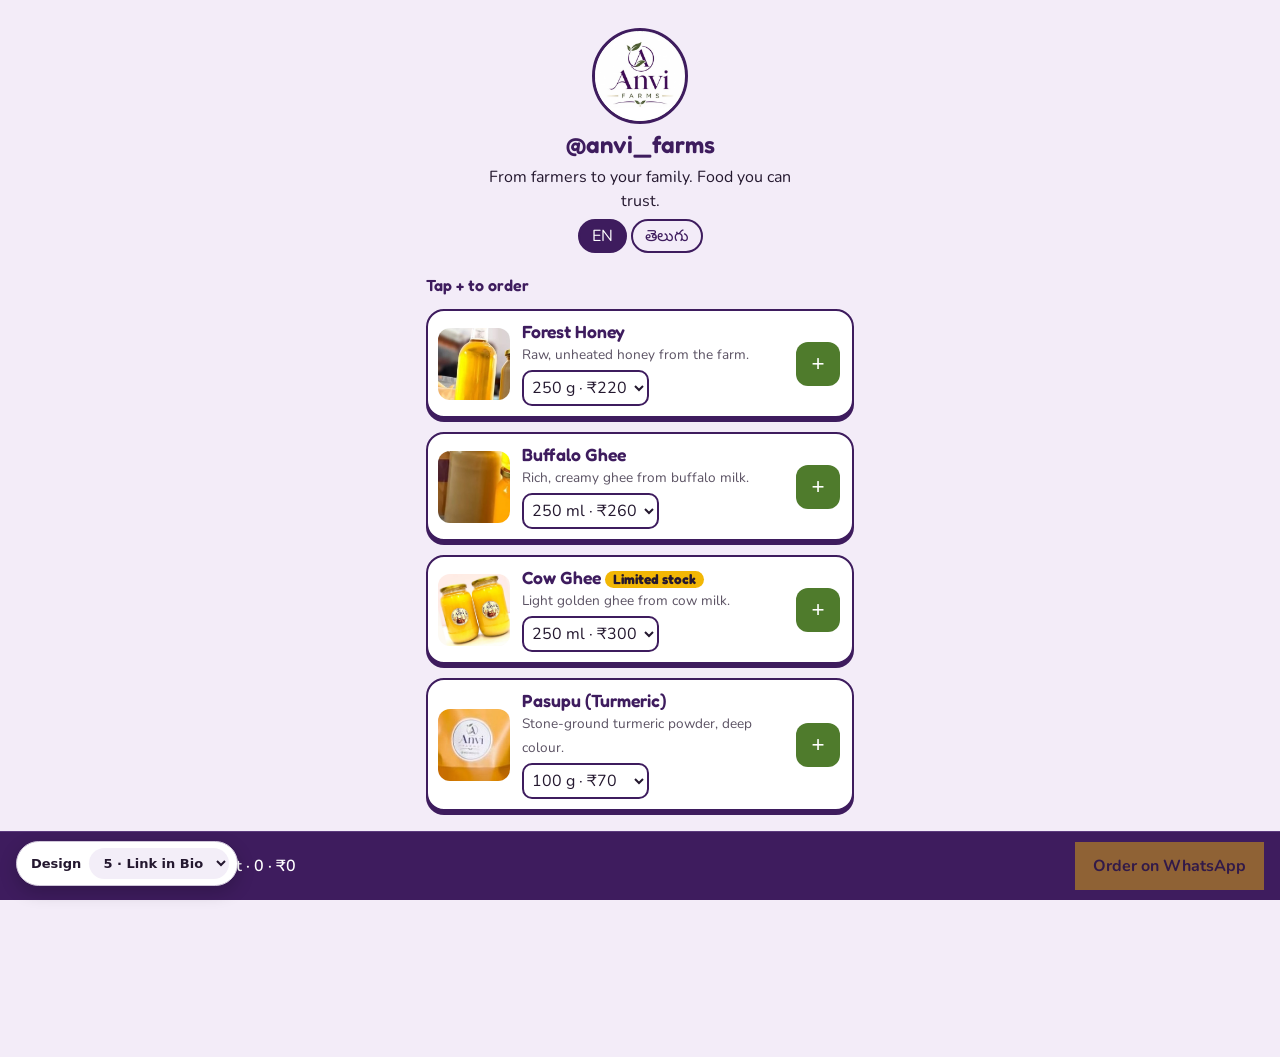
==== bio.html @ 8975ae97 "Anvi Farms sample homepages" ====
<!doctype html>
<html lang="en"><head><meta charset="utf-8"><meta name="viewport" content="width=device-width,initial-scale=1">
<title>Anvi Farms · Design 5 · Link in Bio</title>
<link rel="stylesheet" href="https://fonts.googleapis.com/css2?family=Fredoka:wght@500;600&family=Noto+Sans+Telugu:wght@400;700&family=Nunito:wght@400;700&display=swap">
<style>
:root{--bg:#F3ECF8;--ink:#24182F;--purple:#3E1C5E;--leaf:#4F7B2C;--card:#fff;--cart-bg:#3E1C5E;--cart-fg:#fff;--cart-line:#5b3a7d;--cart-btn:#F2B705;--cart-btn-fg:#24182F}
*{box-sizing:border-box}body{margin:0;background:var(--bg);color:var(--ink);font:16px/1.5 Nunito,"Noto Sans Telugu",sans-serif;padding-bottom:140px}
.te{font-family:"Noto Sans Telugu",Nunito,sans-serif}.wrap{max-width:460px;margin:0 auto;padding:28px 16px;display:flex;flex-direction:column;gap:14px}
.top{text-align:center;display:flex;flex-direction:column;align-items:center;gap:6px}.top img{width:96px;height:96px;border-radius:50%;border:3px solid var(--purple);background:#fff}
h1{font:600 1.5rem Fredoka,sans-serif;margin:0;color:var(--purple)}.top p{margin:0;max-width:32ch}
.lang button{border:2px solid var(--purple);background:none;border-radius:99px;padding:3px 12px;font:inherit;cursor:pointer;color:var(--purple)}.lang button.on{background:var(--purple);color:#fff}
.btn{display:grid;grid-template-columns:72px 1fr auto;gap:12px;align-items:center;background:var(--card);border:2px solid var(--purple);border-radius:18px;padding:10px 12px 10px 10px;box-shadow:0 4px 0 var(--purple)}
.btn img{width:72px;height:72px;object-fit:cover;border-radius:12px}.btn b{font:600 1.1rem Fredoka,sans-serif;display:block;line-height:1.2;color:var(--purple)}.btn span{font-size:.85rem;opacity:.75}
.lim{display:inline-block;background:#F2B705;color:#24182F;font-size:.7rem;font-weight:700;padding:0 8px;border-radius:99px;margin-left:4px;opacity:1!important}
.btn select{font:inherit;border:2px solid var(--purple);border-radius:10px;padding:4px;background:#fff;color:var(--ink);margin-top:4px;max-width:100%}
.btn .add{border:0;background:var(--leaf);color:#fff;border-radius:12px;width:44px;height:44px;font-size:1.4rem;cursor:pointer}
.sec{font:600 1rem Fredoka,sans-serif;margin:8px 0 0;color:var(--purple)}.foot{text-align:center;font-size:.8rem;opacity:.7}
</style></head><body>
<div class="wrap">
<div class="top"><img src="img/logo.png" alt="Anvi Farms logo"><h1>@anvi_farms</h1><p id="bio"></p><span class="lang"><button id="l-en">EN</button> <button id="l-te">తెలుగు</button></span></div>
<p class="sec" id="st"></p><div id="list" style="display:flex;flex-direction:column;gap:14px"></div>
<p class="foot">Design sample for Anvi Farms. Photos come from your Instagram; prices are examples.</p>
</div>
<div id="cart"></div>
<script src="shared.js"></script>
<script>
var T={en:{bio:"From farmers to your family. Food you can trust.",st:"Tap + to order"},te:{bio:"రైతుల నుండి మీ కుటుంబానికి. నమ్మకమైన ఆహారం.",st:"ఆర్డర్ చేయడానికి + నొక్కండి"}};
var sel={};
function draw(){var l=AF.lang(),t=T[l];document.documentElement.lang=l;document.body.className=l;bio.textContent=t.bio;st.textContent=t.st;
 document.getElementById("l-en").className=l=="en"?"on":"";document.getElementById("l-te").className=l=="te"?"on":"";
 list.innerHTML=AF.products.map(function(p){var lim=AF.limited(p);return '<div class="btn">'+AF.art(p)+'<div><b>'+AF.name(p)+(lim?'<span class="lim">'+lim+'</span>':'')+'</b><span>'+AF.desc(p)+'</span><br><select id="v-'+p.id+'" data-id="'+p.id+'" aria-label="Size">'+p.v.map(function(v,j){return '<option value="'+j+'"'+(j==(sel[p.id]||0)?' selected':'')+'>'+v.l+' · '+AF.inr(v.p)+'</option>'}).join('')+'</select></div><button class="add" data-id="'+p.id+'" aria-label="Add to cart">+</button></div>'}).join('');
 list.querySelectorAll("select").forEach(function(s){s.onchange=function(){sel[s.dataset.id]=+s.value}});
 list.querySelectorAll(".add").forEach(function(b){b.onclick=function(){AF.add(b.dataset.id,+document.getElementById("v-"+b.dataset.id).value,1)}});}
document.getElementById("l-en").onclick=function(){AF.setLang("en")};document.getElementById("l-te").onclick=function(){AF.setLang("te")};
AF.onChange(draw);draw();AF.mountCart(document.getElementById("cart"));
</script></body></html>
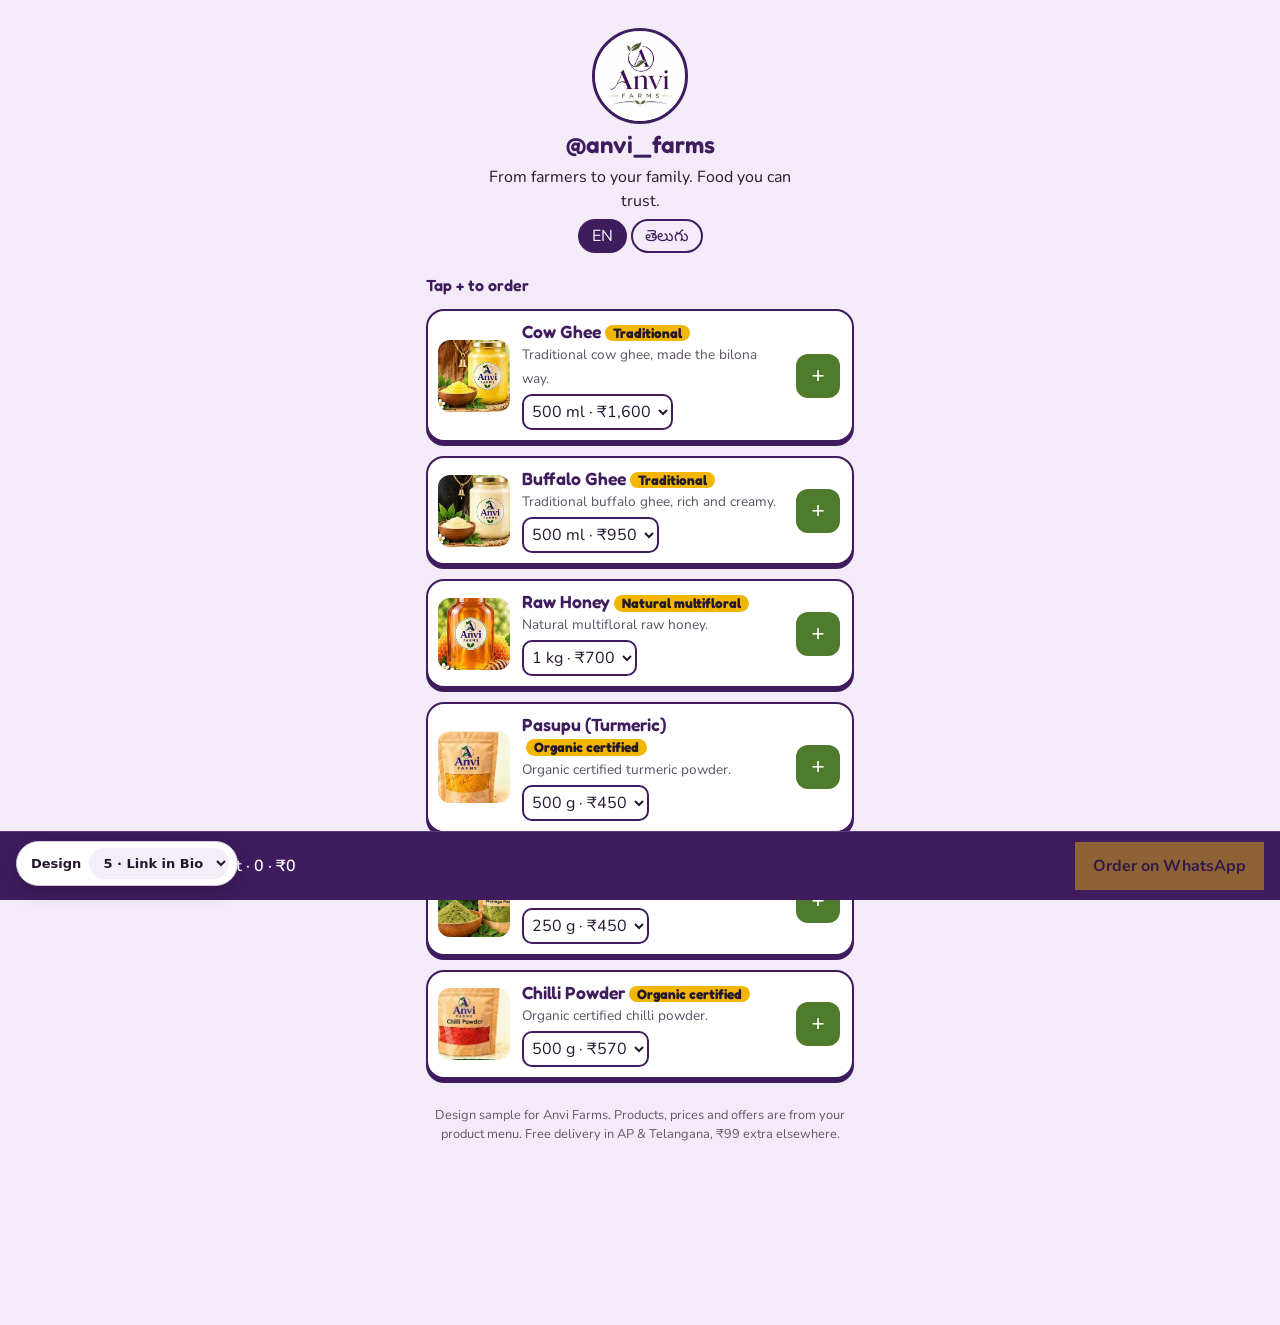
==== commit e2499840: "Use real menu, prices and offers" ====
--- a/bio.html
+++ b/bio.html
@@ -19,7 +19,7 @@
 <div class="wrap">
 <div class="top"><img src="img/logo.png" alt="Anvi Farms logo"><h1>@anvi_farms</h1><p id="bio"></p><span class="lang"><button id="l-en">EN</button> <button id="l-te">తెలుగు</button></span></div>
 <p class="sec" id="st"></p><div id="list" style="display:flex;flex-direction:column;gap:14px"></div>
-<p class="foot">Design sample for Anvi Farms. Photos come from your Instagram; prices are examples.</p>
+<p class="foot">Design sample for Anvi Farms. Products, prices and offers are from your product menu. Free delivery in AP &amp; Telangana, ₹99 extra elsewhere.</p>
 </div>
 <div id="cart"></div>
 <script src="shared.js"></script>
